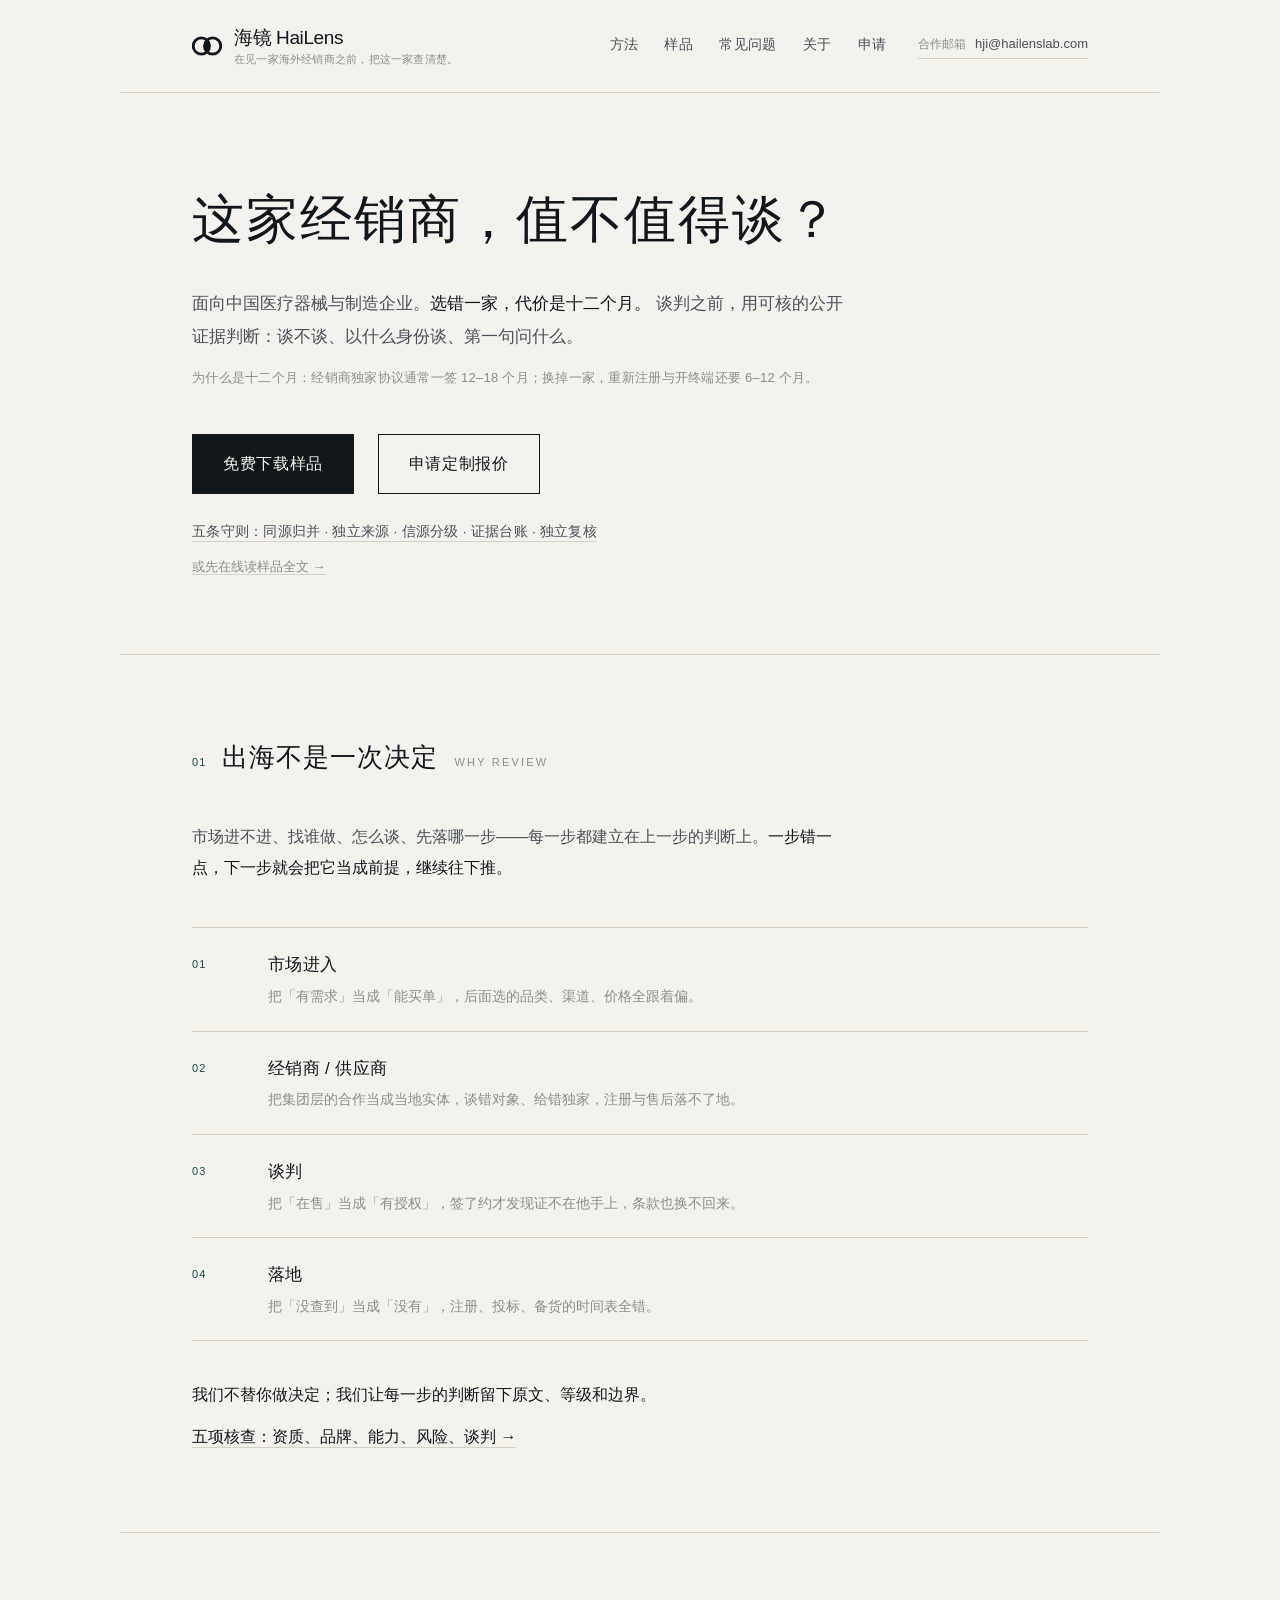
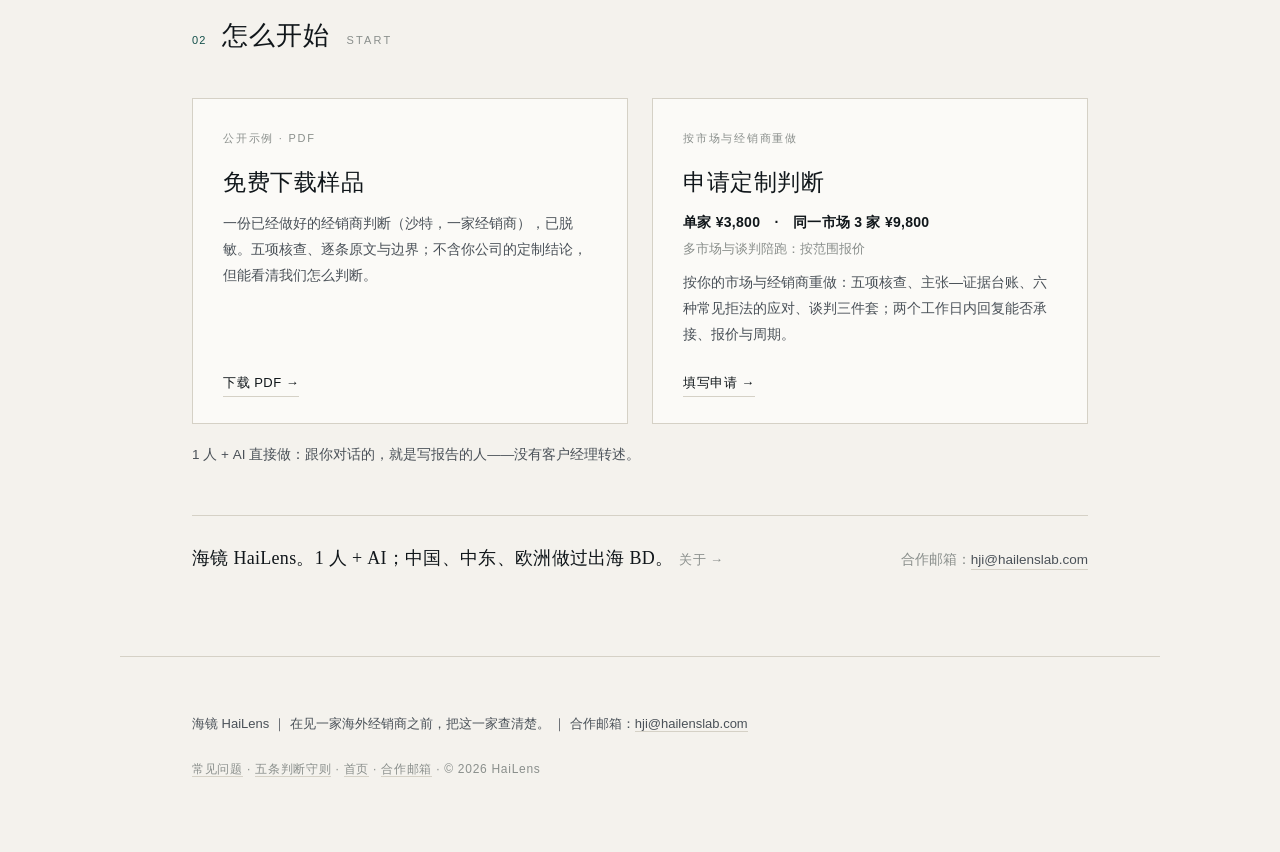
==== index.html @ f4265fd4 "品牌锁定（海镜 HaiLens+定位陈述）、导航加样品/谁在做改关于、邮箱统一合作邮箱、创始人名只留关于页、apply占位缩短、移动端英文小标隐藏、sample桌面回顶" ====
<!doctype html>
<html lang="zh-CN">
<head>
<meta charset="utf-8">
<meta name="viewport" content="width=device-width, initial-scale=1">
<title>海镜 HaiLens - 这家经销商，值不值得谈？</title>
<meta name="description" content="面向中国医疗器械与制造企业的出海判断：谈不谈、以什么身份谈、第一句问什么。谈判之前，用可核的公开证据核查经销商。样品免费下载，定制判断申请后报价。">
<meta property="og:type" content="website">
<meta property="og:url" content="https://hailenslab.com/">
<meta property="og:title" content="海镜 HaiLens - 这家经销商，值不值得谈？">
<meta property="og:description" content="选错一家，代价是十二个月。谈判之前，用可核的公开证据判断：谈不谈、以什么身份谈、第一句问什么。样品免费下载，定制判断申请后报价。">
<meta property="og:image" content="https://hailenslab.com/assets/og.png">
<meta name="twitter:card" content="summary_large_image">
<link rel="icon" href="assets/favicon.svg" type="image/svg+xml">
<link rel="apple-touch-icon" href="assets/apple-touch-icon.png">
<link rel="stylesheet" href="assets/style.css">
</head>
<body>

<header class="wrap top">
  <a class="brand" href="index.html">
    <img src="assets/logo/hailens_mark_small.svg" width="30" height="30" alt="" aria-hidden="true">
    <span class="lockup"><span class="name">海镜 HaiLens</span><span class="tagline">在见一家海外经销商之前，把这一家查清楚。</span></span>
  </a>
  <nav class="nav" aria-label="主导航">
    <a href="principles.html">方法</a>
    <a href="sample.html">样品</a>
    <a href="faq.html">常见问题</a>
    <a href="about.html">关于</a>
    <a href="apply.html">申请</a>
  </nav>
  <a class="mail" href="mailto:hji@hailenslab.com"><span class="mail-lbl">合作邮箱</span> hji@hailenslab.com</a>
</header>

<main>

  <section class="wrap hero">
    <h1>这家经销商，值不值得谈？</h1>
    <p class="lede">
      面向中国医疗器械与制造企业。<b>选错一家，代价是十二个月。</b>
      谈判之前，用可核的公开证据判断：谈不谈、以什么身份谈、第一句问什么。
    </p>
    <p class="hero-note">为什么是十二个月：经销商独家协议通常一签 12–18 个月；换掉一家，重新注册与开终端还要 6–12 个月。</p>
    <div class="act">
      <a class="btn" href="assets/sample.pdf" download>免费下载样品</a>
      <a class="btn ghost" href="apply.html">申请定制报价</a>
    </div>
    <p class="rules-line"><a href="principles.html">五条守则：同源归并 · 独立来源 · 信源分级 · 证据台账 · 独立复核</a></p>
    <p style="margin-top:12px;font-size:13px"><a href="sample.html" style="color:var(--ink-3);border-bottom:1px solid var(--rule);text-decoration:none">或先在线读样品全文 →</a></p>
  </section>

  <section class="wrap sec" id="chain">
    <div class="sec-head">
      <span class="num">01</span>
      <h2>出海不是一次决定</h2>
      <span class="en">Why review</span>
    </div>
    <p class="body">
      市场进不进、找谁做、怎么谈、先落哪一步——每一步都建立在上一步的判断上。<b>一步错一点，下一步就会把它当成前提，继续往下推。</b>
    </p>
    <ol class="five" style="margin-top:44px">
      <li><span class="n">01</span><div><div class="t">市场进入</div><div class="d">把「有需求」当成「能买单」，后面选的品类、渠道、价格全跟着偏。</div></div></li>
      <li><span class="n">02</span><div><div class="t">经销商 / 供应商</div><div class="d">把集团层的合作当成当地实体，谈错对象、给错独家，注册与售后落不了地。</div></div></li>
      <li><span class="n">03</span><div><div class="t">谈判</div><div class="d">把「在售」当成「有授权」，签了约才发现证不在他手上，条款也换不回来。</div></div></li>
      <li><span class="n">04</span><div><div class="t">落地</div><div class="d">把「没查到」当成「没有」，注册、投标、备货的时间表全错。</div></div></li>
    </ol>
    <div class="sec-foot">
      <p><b>我们不替你做决定；我们让每一步的判断留下原文、等级和边界。</b></p>
      <p class="sec-link"><a href="principles.html">五项核查：资质、品牌、能力、风险、谈判 →</a></p>
    </div>
  </section>

  <section class="wrap sec" id="start">
    <div class="sec-head">
      <span class="num">02</span>
      <h2>怎么开始</h2>
      <span class="en">Start</span>
    </div>

    <div class="cards">
      <a class="card" href="assets/sample.pdf" download>
        <span class="lbl">公开示例 · PDF</span>
        <h3>免费下载样品</h3>
        <p>一份已经做好的经销商判断（沙特，一家经销商），已脱敏。五项核查、逐条原文与边界；不含你公司的定制结论，但能看清我们怎么判断。</p>
        <span class="go">下载 PDF →</span>
      </a>
      <a class="card" href="apply.html">
        <span class="lbl">按市场与经销商重做</span>
        <h3>申请定制判断</h3>
        <p class="price">单家 ¥3,800　·　同一市场 3 家 ¥9,800</p>
        <p class="price-sub">多市场与谈判陪跑：按范围报价</p>
        <p>按你的市场与经销商重做：五项核查、主张—证据台账、六种常见拒法的应对、谈判三件套；两个工作日内回复能否承接、报价与周期。</p>
        <span class="go">填写申请 →</span>
      </a>
    </div>

    <p class="direct-line">1 人 + AI 直接做：跟你对话的，就是写报告的人——没有客户经理转述。</p>

    <div class="start-foot">
      <p class="founder"><a href="about.html">海镜 HaiLens。1 人 + AI；中国、中东、欧洲做过出海 BD。<span class="go">关于 →</span></a></p>
      <p class="contact-line">合作邮箱：<a href="mailto:hji@hailenslab.com">hji@hailenslab.com</a></p>
    </div>
  </section>

</main>

<footer class="wrap foot">
  <div class="l">海镜 HaiLens ｜ 在见一家海外经销商之前，把这一家查清楚。 ｜ 合作邮箱：<a href="mailto:hji@hailenslab.com">hji@hailenslab.com</a></div>
  <div class="r"><a href="faq.html">常见问题</a> · <a href="principles.html">五条判断守则</a> · <a href="index.html">首页</a> · <a href="mailto:hji@hailenslab.com">合作邮箱</a> · © 2026 HaiLens</div>
</footer>

</body>
</html>
---- assets/style.css ----
:root{
  --ink:#10161A; --ink-2:#4A5158; --ink-3:#8A8F8C;
  --paper:#F4F2ED; --paper-hi:#FBFAF7; --rule:#D5D1C6;
  --accent:#14504B; --alert:#B4501E;
  --wrap:1040px;
  --serif:'Songti SC','Source Han Serif SC','Noto Serif SC',Georgia,serif;
  --sans:'Inter','PingFang SC','Helvetica Neue',Arial,sans-serif;
}
*{box-sizing:border-box;margin:0;padding:0}
html{-webkit-text-size-adjust:100%}
body{
  background:var(--paper);color:var(--ink);
  font-family:var(--sans);font-size:16px;line-height:1.75;
  -webkit-font-smoothing:antialiased;
}
.wrap{max-width:var(--wrap);margin:0 auto;padding:0 72px}
a{color:inherit}
hr{border:0;border-top:1px solid var(--rule)}
.lbl{font-size:11px;letter-spacing:.16em;text-transform:uppercase;color:var(--ink-3)}

/* ---------- 顶栏 ---------- */
.top{padding-top:26px;padding-bottom:26px;display:flex;justify-content:space-between;align-items:center;gap:32px;flex-wrap:wrap;border-bottom:1px solid var(--rule)}
.brand{display:flex;align-items:center;gap:12px;text-decoration:none}
.brand svg,.brand img{display:block;width:auto}
.brand .name{font-size:19px;font-weight:500;letter-spacing:-.4px}
.top .mail{font-size:13px;color:var(--ink-2);text-decoration:none;border-bottom:1px solid var(--rule);padding-bottom:2px;white-space:nowrap}
.top .mail:hover{color:var(--ink);border-bottom-color:var(--ink)}

/* ---------- 导航 ---------- */
.nav{display:flex;align-items:center;flex-wrap:wrap;gap:8px 26px;margin-left:auto}
.nav a{
  font-size:13.5px;color:var(--ink-2);text-decoration:none;letter-spacing:.03em;
  white-space:nowrap;padding-bottom:2px;border-bottom:1px solid transparent;
  transition:color .15s,border-color .15s;
}
.nav a:hover,.nav a[aria-current="page"]{color:var(--ink);border-bottom-color:var(--ink)}

/* ---------- 首屏 ---------- */
.hero{padding-top:96px;padding-bottom:80px}
.hero h1{
  font-family:var(--serif);font-weight:400;
  font-size:clamp(30px,4.4vw,52px);line-height:1.35;letter-spacing:2px;
  max-width:820px;
}
.hero .lede{
  margin-top:32px;max-width:660px;
  font-size:17px;line-height:1.95;color:var(--ink-2);
}
.hero .lede b{color:var(--ink);font-weight:500}
.hero .act{margin-top:44px;display:flex;align-items:center;gap:24px;flex-wrap:wrap}

.btn{
  display:inline-block;background:var(--ink);color:var(--paper);
  padding:15px 30px;font-size:16px;letter-spacing:.04em;text-decoration:none;
  border:1px solid var(--ink);transition:background .15s,border-color .15s;
}
.btn:hover{background:var(--accent);border-color:var(--accent)}
.btn.ghost{background:transparent;color:var(--ink)}
.btn.ghost:hover{background:var(--ink);border-color:var(--ink);color:var(--paper)}
.btn-note{font-size:13px;color:var(--ink-3)}

/* ---------- 通用节 ---------- */
.sec{padding-top:80px;padding-bottom:80px;border-top:1px solid var(--rule)}
.sec-head{display:flex;align-items:baseline;gap:16px;margin-bottom:40px}
.sec-head .num{font-size:11px;letter-spacing:.1em;color:var(--accent)}
.sec-head h2{font-family:var(--serif);font-size:26px;font-weight:400;letter-spacing:1px}
.sec-head .en{font-size:11px;letter-spacing:.2em;text-transform:uppercase;color:var(--ink-3)}
.body{font-size:16px;color:var(--ink-2);line-height:1.95;max-width:660px}
.body b{color:var(--ink);font-weight:500}
.body + .body{margin-top:16px}

/* ---------- 五项 ---------- */
.five{list-style:none;margin-top:8px;border-top:1px solid var(--rule)}
.five li{
  display:grid;grid-template-columns:56px 1fr;gap:20px;
  padding:22px 0;border-bottom:1px solid var(--rule);
}
.five .n{font-size:11px;letter-spacing:.1em;color:var(--accent);padding-top:5px}
.five .t{font-size:17px;letter-spacing:.02em}
.five .d{font-size:14px;color:var(--ink-3);margin-top:4px;line-height:1.75}

/* ---------- 不适合 ---------- */
.no{list-style:none;margin-top:4px}
.no li{
  padding:14px 0 14px 26px;position:relative;
  font-size:15px;color:var(--ink-2);border-bottom:1px solid var(--rule);
}
.no li::before{content:"";position:absolute;left:0;top:26px;width:12px;height:1px;background:var(--alert)}
.no li b{color:var(--ink);font-weight:500}

/* ---------- 表单 ---------- */
.form-wrap{display:grid;grid-template-columns:1fr 1.1fr;gap:72px;align-items:start}
.form{display:grid;gap:26px}
.field{display:grid;gap:7px}
.field label{font-size:11px;letter-spacing:.14em;color:var(--ink-3)}
.field label .opt{color:#B4B0A6;letter-spacing:.04em}
.field input,.field textarea{
  width:100%;border:0;border-bottom:1px solid var(--rule);
  background:transparent;padding:9px 0;
  font-family:inherit;font-size:16px;color:var(--ink);
  border-radius:0;appearance:none;
}
.field select{
  width:100%;border:0;border-bottom:1px solid var(--rule);
  background:transparent;padding:9px 0;
  font-family:inherit;font-size:16px;color:var(--ink);
  border-radius:0;
}
.field input:focus,.field textarea:focus,.field select:focus{outline:none;border-bottom-color:var(--ink)}
.field textarea{resize:vertical;min-height:64px}
.field input::placeholder,.field textarea::placeholder{color:#B4B0A6}
.form .btn{width:100%;text-align:center;margin-top:6px;cursor:pointer;font-family:inherit}
.form .fine{font-size:12px;color:var(--ink-3);line-height:1.8}
.hp{position:absolute;left:-9999px;width:1px;height:1px;overflow:hidden}

/* ---------- 为什么 ---------- */
.story{max-width:660px}
.story p{font-size:16px;line-height:2;color:var(--ink-2)}
.story p + p{margin-top:18px}
.story .last{font-family:var(--serif);font-size:22px;line-height:1.7;color:var(--ink);letter-spacing:.5px;margin-top:30px}

/* ---------- 页脚 ---------- */
.foot{padding-top:56px;padding-bottom:72px;border-top:1px solid var(--rule);display:flex;justify-content:space-between;gap:24px;flex-wrap:wrap}
.foot .l{font-size:13px;color:var(--ink-2)}
.foot .r{font-size:12px;color:var(--ink-3);letter-spacing:.06em}
.foot a{text-decoration:none;border-bottom:1px solid var(--rule)}

/* ---------- 提交成功页 ---------- */
.done{min-height:70vh;display:flex;flex-direction:column;justify-content:center;padding-top:96px;padding-bottom:96px}
.done h1{font-family:var(--serif);font-size:clamp(28px,4vw,44px);font-weight:400;letter-spacing:1.5px;line-height:1.4}
.done p{margin-top:26px;font-size:16px;color:var(--ink-2);max-width:560px;line-height:1.95}

@media (max-width:880px){
  .wrap{padding-left:24px;padding-right:24px}
  .hero{padding-top:56px;padding-bottom:48px}
  .sec{padding-top:56px;padding-bottom:56px}
  .form-wrap{grid-template-columns:1fr;gap:40px}
  .five li{grid-template-columns:36px 1fr;gap:12px}
  .top{gap:10px 16px;padding-top:20px;padding-bottom:16px}
  .nav{order:3;flex-basis:100%;margin-left:0;gap:6px 22px;padding-top:2px}
  .nav a{font-size:13px}
  .top .mail{margin-left:auto;font-size:12px}
  .foot{flex-direction:column;gap:10px}
  .foot .r{line-height:2}
}

/* ---------- 回信内容 ---------- */
.reply{margin-top:44px;padding-top:26px;border-top:1px solid var(--rule)}
.reply .lbl{margin-bottom:18px}
.reply ol{list-style:none;counter-reset:r}
.reply li{
  counter-increment:r;position:relative;padding:12px 0 12px 30px;
  font-size:14px;color:var(--ink-2);line-height:1.7;
  border-bottom:1px solid var(--rule);
}
.reply li::before{
  content:counter(r,decimal-leading-zero);position:absolute;left:0;top:13px;
  font-size:10px;letter-spacing:.08em;color:var(--accent);
}

.sample-form{margin-top:30px;max-width:820px;display:grid;grid-template-columns:repeat(3,1fr);gap:18px}
.sample-form .btn{grid-column:1/-1;justify-self:start;margin-top:6px;cursor:pointer;font-family:inherit}
.sample-form .fine{grid-column:1/-1;font-size:12px;color:var(--ink-3);line-height:1.8}
@media (max-width:820px){.sample-form{grid-template-columns:1fr}}

.scope-note{margin-top:14px;font-size:14px;color:var(--ink-3);letter-spacing:.02em}

/* ==========================================================
   门面页 v3：首页三屏 / 内容页 / 守则页
   ========================================================== */

/* ---------- 首页 ---------- */
.hero{padding-top:92px;padding-bottom:76px}
.hero .rules-line{margin-top:26px;font-size:13.5px;color:var(--ink-3);letter-spacing:.02em}
.hero .rules-line a{
  color:var(--ink-2);text-decoration:none;
  border-bottom:1px solid var(--rule);padding-bottom:2px;
  transition:color .15s,border-color .15s;
}
.hero .rules-line a:hover{color:var(--ink);border-bottom-color:var(--ink)}

.sec-foot{margin-top:38px;max-width:680px}
.sec-foot p{font-size:16px;color:var(--ink-2);line-height:1.95}
.sec-foot p + p{margin-top:10px}
.sec-foot b{color:var(--ink);font-weight:500}
.sec-link a{
  color:var(--ink);text-decoration:none;
  border-bottom:1px solid var(--rule);padding-bottom:2px;
}
.sec-link a:hover{border-bottom-color:var(--ink)}

/* ---------- 两张卡 ---------- */
.cards{display:grid;grid-template-columns:1fr 1fr;gap:24px;margin-top:8px}
.card{
  display:flex;flex-direction:column;
  padding:30px 30px 26px;min-height:236px;
  background:var(--paper-hi);border:1px solid var(--rule);
  text-decoration:none;
  transition:border-color .15s,background .15s,transform .15s;
}
.card:hover{border-color:var(--ink)}
.card .lbl{display:block;margin-bottom:18px}
.card h3{
  font-family:var(--serif);font-size:23px;font-weight:500;
  letter-spacing:.5px;line-height:1.5;color:var(--ink);
}
.card p{
  margin-top:10px;font-size:14px;line-height:1.85;color:var(--ink-2);
  max-width:none;
}
.card .go{
  margin-top:auto;padding-top:24px;
  font-size:13px;letter-spacing:.04em;color:var(--ink);
  border-bottom:1px solid var(--rule);align-self:flex-start;
  padding-bottom:2px;
}
.card:hover .go{color:var(--accent);border-bottom-color:var(--accent)}

.start-foot{
  margin-top:48px;padding-top:26px;border-top:1px solid var(--rule);
  display:flex;justify-content:space-between;align-items:baseline;
  gap:16px 32px;flex-wrap:wrap;
}
.founder{
  font-family:var(--serif);font-size:18px;line-height:1.85;
  letter-spacing:.3px;max-width:680px;
}
.founder a{color:var(--ink);text-decoration:none}
.founder a:hover{color:var(--accent)}
.founder .go{
  font-family:var(--sans);font-size:13px;color:var(--ink-3);
  white-space:nowrap;margin-left:6px;
}
.founder a:hover .go{color:var(--accent)}
.contact-line{font-size:13.5px;color:var(--ink-3);white-space:nowrap}
.contact-line a{
  color:var(--ink-2);text-decoration:none;
  border-bottom:1px solid var(--rule);padding-bottom:2px;
}
.contact-line a:hover{color:var(--ink);border-bottom-color:var(--ink)}

/* ---------- 内容页（about / apply） ---------- */
.page-hero{padding-top:76px;padding-bottom:40px}
.page-hero .kicker{
  font-size:11px;letter-spacing:.18em;text-transform:uppercase;
  color:var(--accent);
}
.page-hero h1{
  font-family:var(--serif);font-weight:400;
  font-size:clamp(30px,4.2vw,46px);line-height:1.35;letter-spacing:1.5px;
  margin-top:14px;
}
.page-body{padding-bottom:88px}
.apply-lead{margin-bottom:8px}
.apply-lead .body + .body{margin-top:16px}

/* ---------- 守则页 ---------- */
.principles{padding-bottom:0}
.principles .pr-hero{padding-top:72px;padding-bottom:8px}
.principles .kicker{
  font-size:11px;letter-spacing:.18em;text-transform:uppercase;
  color:var(--accent);
}
.principles .pr-hero h1{
  font-family:var(--serif);font-weight:400;
  font-size:clamp(34px,4.6vw,52px);line-height:1.25;letter-spacing:2px;
  margin-top:14px;
}
.principles .sub{
  font-family:var(--serif);font-size:21px;line-height:1.7;
  color:var(--ink-2);margin-top:14px;letter-spacing:.4px;max-width:760px;
}
.principles .lede{
  max-width:760px;margin-top:22px;font-size:16px;line-height:1.95;
  color:var(--ink-2);
}
.principles .lede b{color:var(--ink);font-weight:600}
.principles .chain-note{
  margin-top:16px;padding-left:14px;border-left:2px solid var(--accent);
  font-family:var(--serif);font-size:17px;line-height:1.9;
  color:var(--ink-2);max-width:780px;
}
.principles .pr-rule{border:0;border-top:1px solid var(--rule);margin:40px 0 0}
.principles .pr-item{
  display:grid;grid-template-columns:92px 1fr;gap:26px;
  padding:30px 0;border-top:1px solid var(--rule);
}
.principles .pr-item:first-of-type{border-top:0}
.principles .pno{
  font-family:var(--serif);font-size:44px;line-height:1;
  color:var(--accent);letter-spacing:-1px;
}
.principles .pno small{
  display:block;font-family:var(--sans);font-size:10px;
  letter-spacing:.16em;color:var(--ink-3);margin-top:8px;
}
.principles .pr-item h2{
  font-family:var(--serif);font-size:25px;font-weight:500;letter-spacing:.5px;
}
.principles .principle{
  font-size:16px;line-height:1.9;color:var(--ink);
  margin-top:8px;max-width:760px;
}
.principles .principle b{font-weight:600}
.principles .why{
  font-size:13.5px;line-height:1.8;color:var(--ink-2);
  margin-top:8px;max-width:760px;
}
.principles .ex{
  margin-top:14px;background:var(--paper-hi);border-left:2px solid var(--rule);
  padding:12px 16px;font-size:13px;line-height:1.8;color:var(--ink-2);
  max-width:820px;
}
.principles .ex .lbl{
  font-size:10.5px;letter-spacing:.14em;color:var(--ink-3);
  text-transform:uppercase;display:block;margin-bottom:3px;
}
.principles .ex b{color:var(--ink);font-weight:600}

.principles .check{margin-top:38px;background:var(--ink);color:var(--paper);padding:28px 32px}
.principles .check h3{
  font-family:var(--serif);font-size:20px;font-weight:400;letter-spacing:.5px;
}
.principles .check ol{margin:14px 0 0 18px;font-size:14px;line-height:1.9;color:#D8DFDB}
.principles .check li{padding:4px 0}
.principles .check b{color:#fff;font-weight:600}

.principles .quote{
  margin-top:34px;padding:24px 28px;border-left:2px solid var(--accent);
  background:var(--paper-hi);
}
.principles .quote p{
  font-family:var(--serif);font-size:20px;line-height:1.85;letter-spacing:.4px;
}
.principles .honest{
  margin-top:26px;border:1px solid var(--rule);padding:16px 18px;
  font-size:13px;color:var(--ink-2);line-height:1.8;
}
.principles .honest b{color:var(--ink)}
.principles .fine{
  margin-top:24px;font-size:12px;color:var(--ink-3);
  line-height:1.8;max-width:840px;
}
.principles .pr-block{padding-top:76px;padding-bottom:84px}
.principles .pr-block .body{margin-bottom:8px}
.principles .pr-block .five{margin-top:8px}
.principles .pr-block .body + .no{margin-top:24px}
.principles .pr-block .no li{max-width:780px}

/* ---------- 窄屏补充 ---------- */
@media (max-width:880px){
  .hero{padding-top:48px;padding-bottom:44px}
  .hero .act{gap:14px}
  .cards{grid-template-columns:1fr;gap:16px}
  .card{min-height:0;padding:24px 22px}
  .card h3{font-size:21px}
  .card .go{padding-top:20px}
  .start-foot{flex-direction:column;align-items:flex-start;gap:10px;margin-top:36px;padding-top:22px}
  .founder{font-size:16px}
  .contact-line{white-space:normal}
  .page-hero{padding-top:48px;padding-bottom:32px}
  .page-body{padding-bottom:60px}
  .principles .pr-hero{padding-top:48px}
  .principles .pr-hero h1{font-size:34px}
  .principles .sub{font-size:19px}
  .principles .pr-item{grid-template-columns:56px 1fr;gap:14px;padding:26px 0}
  .principles .pno{font-size:30px}
  .principles .check{padding:22px 20px}
  .principles .quote{padding:20px}
  .principles .quote p{font-size:18px}
  .principles .pr-block{padding-top:52px;padding-bottom:56px}
}

/* ---------- 首屏补充说明 / 直连说明 ---------- */
.hero-note{margin-top:14px;font-size:13px;color:var(--ink-3);line-height:1.75;letter-spacing:.02em;max-width:720px}
.direct-line{margin-top:20px;font-size:13.5px;color:var(--ink-2);line-height:1.7}

/* ---------- 卡片价格 ---------- */
.card .price{font-size:14px;color:var(--ink);font-weight:600;letter-spacing:.02em;margin-top:10px;line-height:1.7}
.card .price-sub{font-size:12.5px;color:var(--ink-3);margin-top:4px;line-height:1.7}

/* ---------- 品牌锁定：海镜 HaiLens + 定位陈述 ---------- */
.brand .lockup{display:flex;flex-direction:column;gap:3px;line-height:1.25}
.brand .tagline{font-size:10.5px;color:var(--ink-3);letter-spacing:.02em;white-space:nowrap}
.top .mail .mail-lbl{color:var(--ink-3);margin-right:5px;font-size:12px}
@media (max-width:820px){
  .brand .tagline{min-width:0;white-space:normal;max-width:210px;line-height:1.35}
  .sec-head .en{display:none}
}
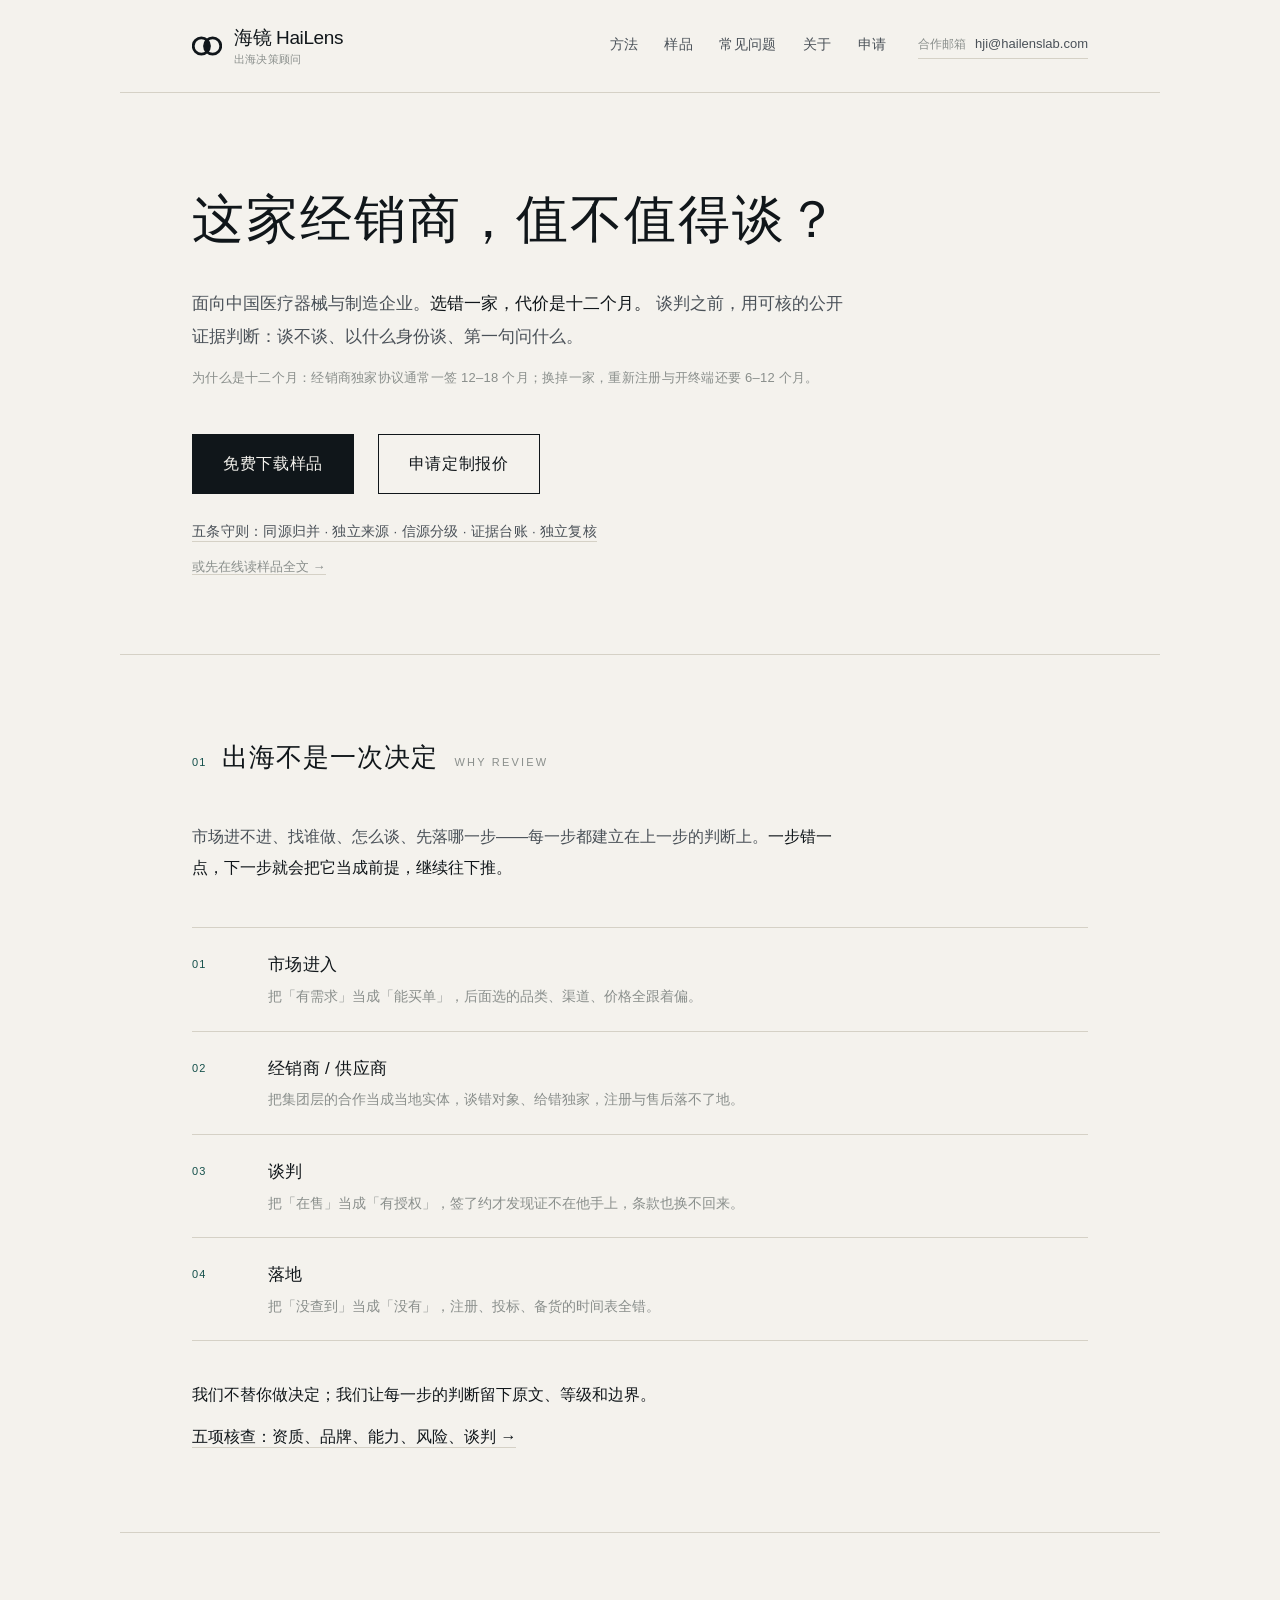
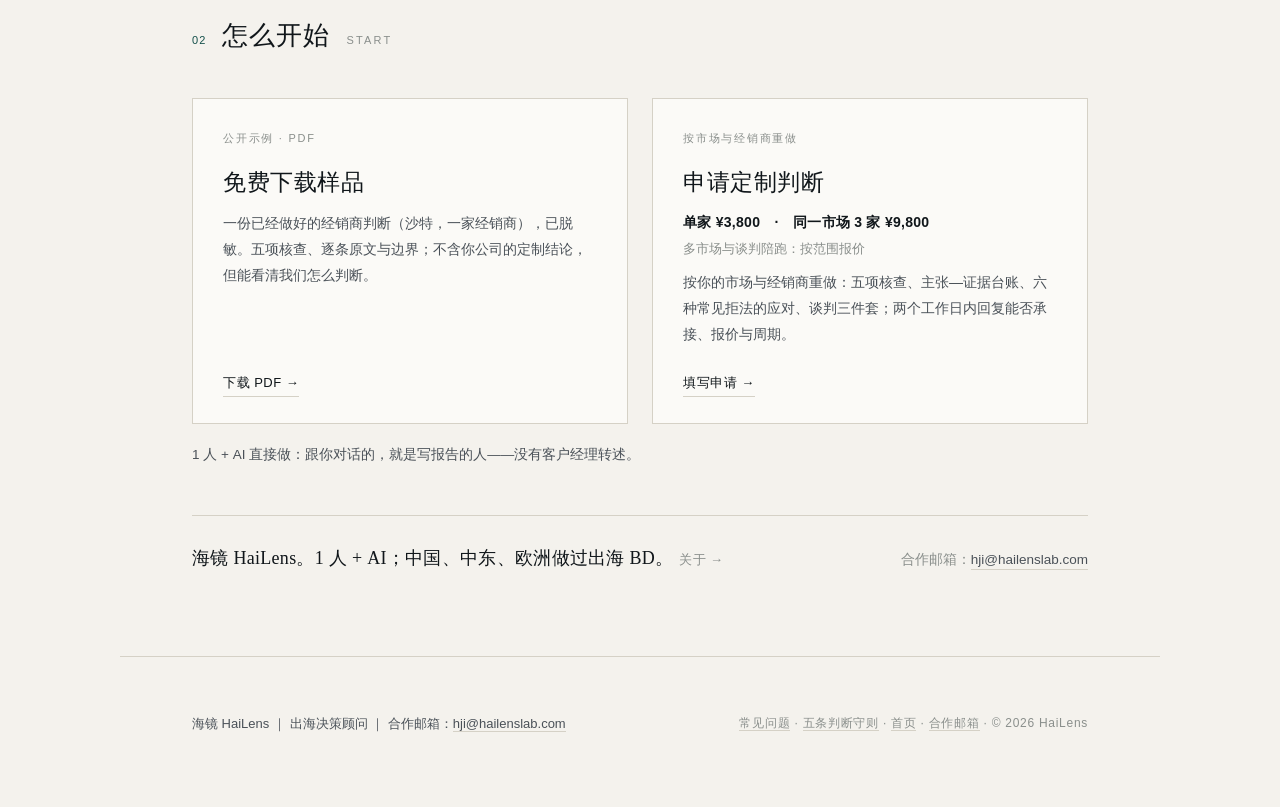
==== commit 8bddb634: "slogan 改为「出海决策顾问」，站点与口径统一" ====
--- a/index.html
+++ b/index.html
@@ -20,7 +20,7 @@
 <header class="wrap top">
   <a class="brand" href="index.html">
     <img src="assets/logo/hailens_mark_small.svg" width="30" height="30" alt="" aria-hidden="true">
-    <span class="lockup"><span class="name">海镜 HaiLens</span><span class="tagline">在见一家海外经销商之前，把这一家查清楚。</span></span>
+    <span class="lockup"><span class="name">海镜 HaiLens</span><span class="tagline">出海决策顾问</span></span>
   </a>
   <nav class="nav" aria-label="主导航">
     <a href="principles.html">方法</a>
@@ -105,7 +105,7 @@
 </main>
 
 <footer class="wrap foot">
-  <div class="l">海镜 HaiLens ｜ 在见一家海外经销商之前，把这一家查清楚。 ｜ 合作邮箱：<a href="mailto:hji@hailenslab.com">hji@hailenslab.com</a></div>
+  <div class="l">海镜 HaiLens ｜ 出海决策顾问 ｜ 合作邮箱：<a href="mailto:hji@hailenslab.com">hji@hailenslab.com</a></div>
   <div class="r"><a href="faq.html">常见问题</a> · <a href="principles.html">五条判断守则</a> · <a href="index.html">首页</a> · <a href="mailto:hji@hailenslab.com">合作邮箱</a> · © 2026 HaiLens</div>
 </footer>
 
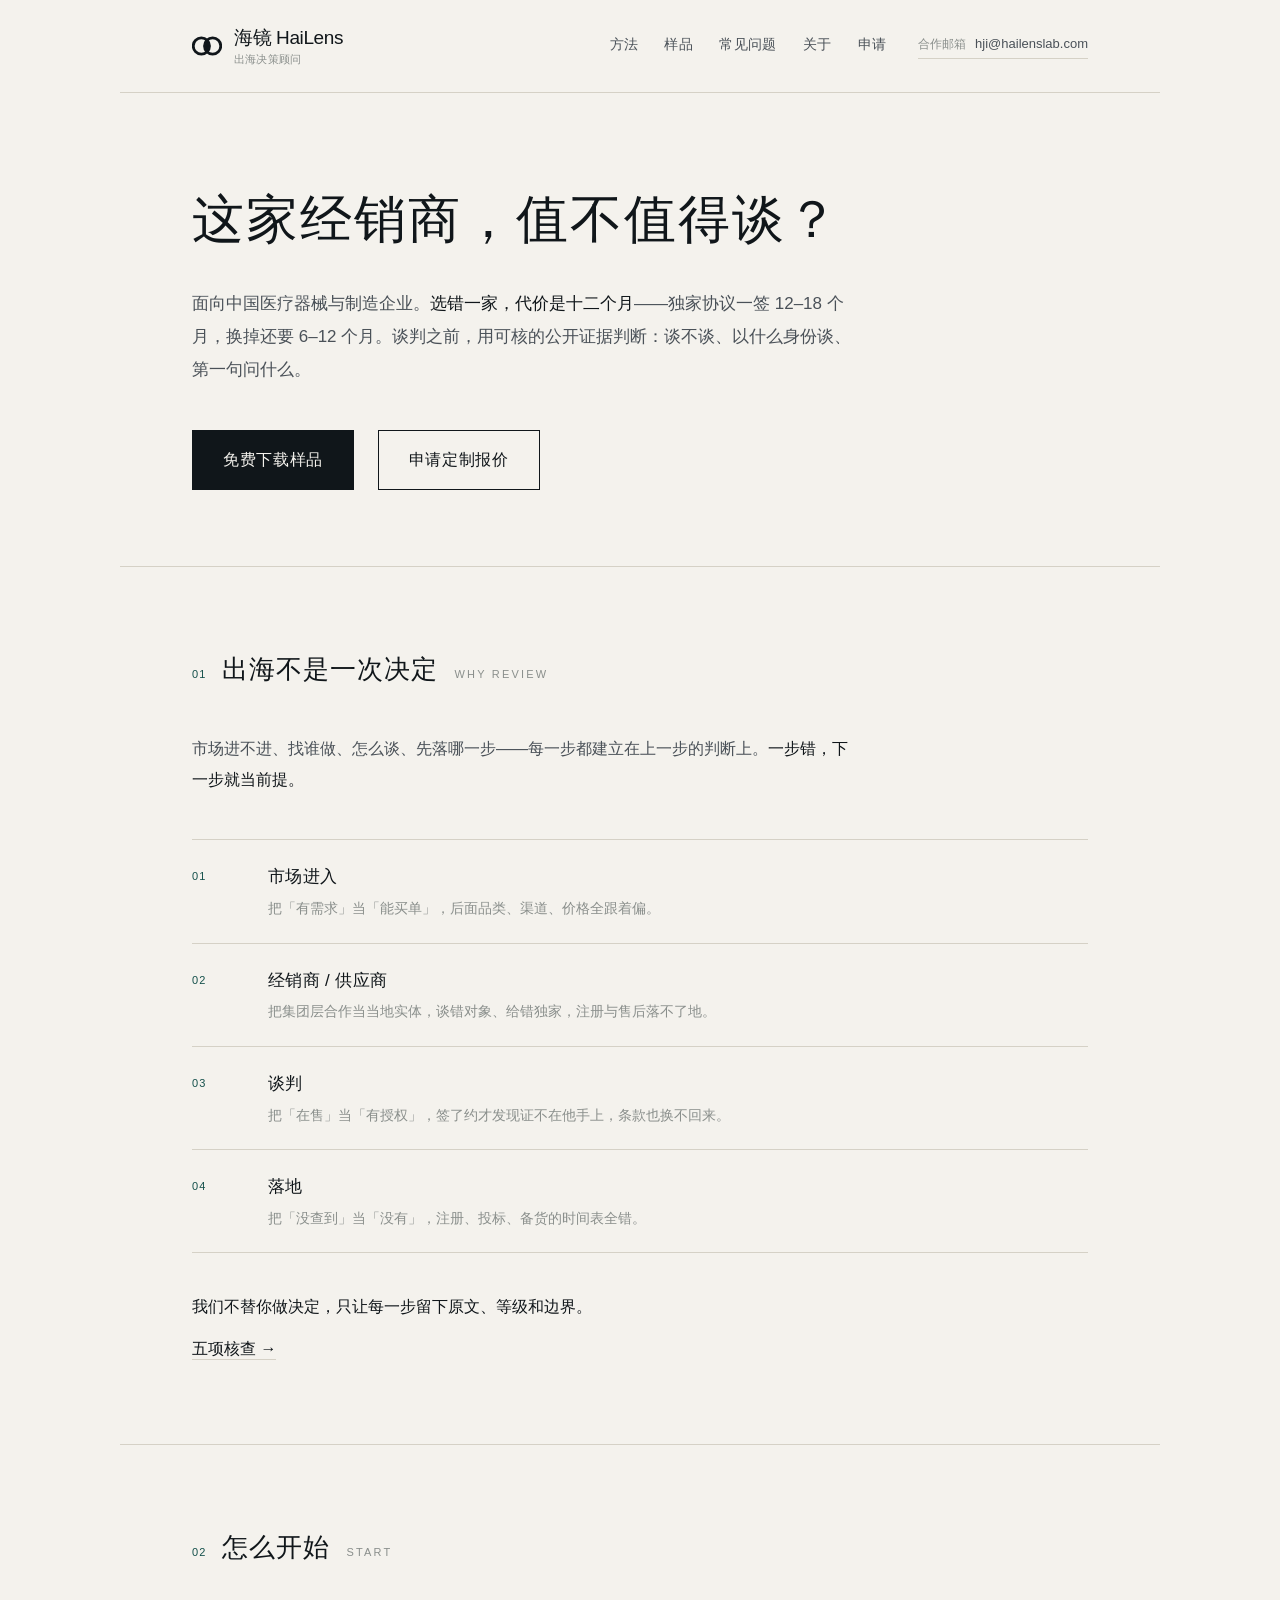
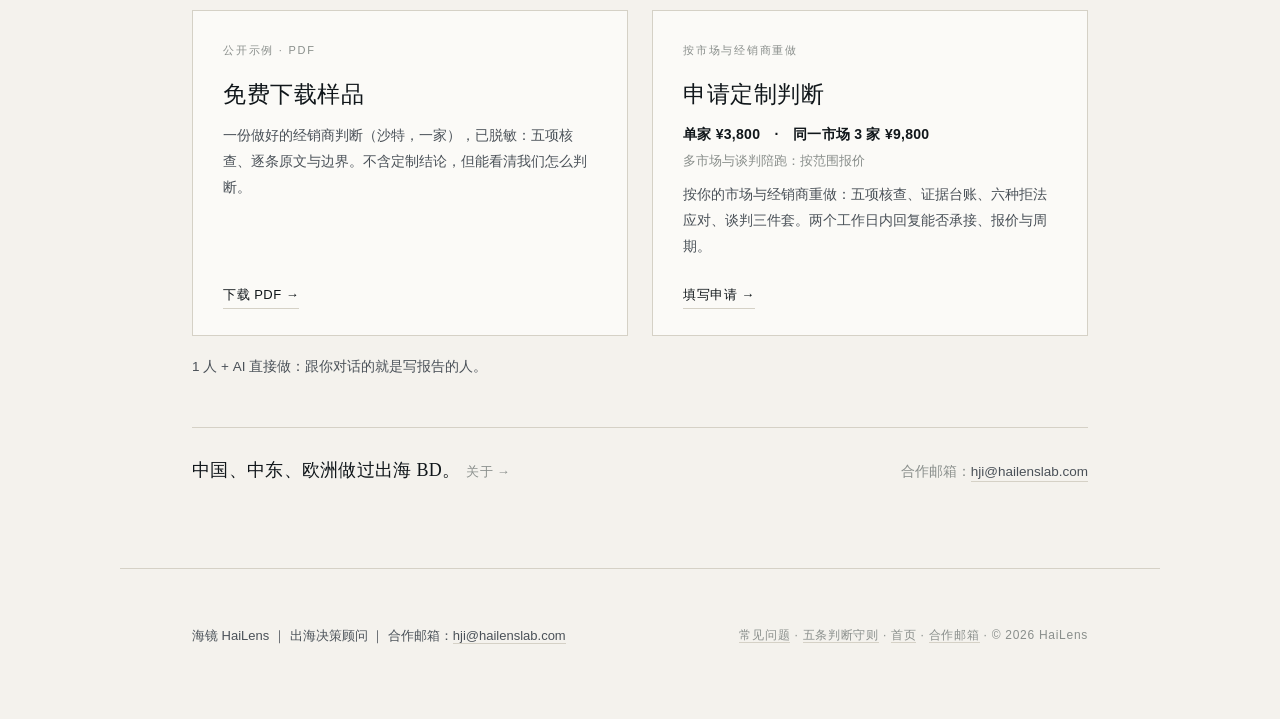
==== commit fb1c985a: "门面页压缩 19%：合并十二个月解释进导语、去掉与导航重复的守则行与「在线读样品」冗余入口、收紧四处文案" ====
--- a/index.html
+++ b/index.html
@@ -37,16 +37,12 @@
   <section class="wrap hero">
     <h1>这家经销商，值不值得谈？</h1>
     <p class="lede">
-      面向中国医疗器械与制造企业。<b>选错一家，代价是十二个月。</b>
-      谈判之前，用可核的公开证据判断：谈不谈、以什么身份谈、第一句问什么。
+      面向中国医疗器械与制造企业。<b>选错一家，代价是十二个月</b>——独家协议一签 12–18 个月，换掉还要 6–12 个月。谈判之前，用可核的公开证据判断：谈不谈、以什么身份谈、第一句问什么。
     </p>
-    <p class="hero-note">为什么是十二个月：经销商独家协议通常一签 12–18 个月；换掉一家，重新注册与开终端还要 6–12 个月。</p>
     <div class="act">
       <a class="btn" href="assets/sample.pdf" download>免费下载样品</a>
       <a class="btn ghost" href="apply.html">申请定制报价</a>
     </div>
-    <p class="rules-line"><a href="principles.html">五条守则：同源归并 · 独立来源 · 信源分级 · 证据台账 · 独立复核</a></p>
-    <p style="margin-top:12px;font-size:13px"><a href="sample.html" style="color:var(--ink-3);border-bottom:1px solid var(--rule);text-decoration:none">或先在线读样品全文 →</a></p>
   </section>
 
   <section class="wrap sec" id="chain">
@@ -56,17 +52,17 @@
       <span class="en">Why review</span>
     </div>
     <p class="body">
-      市场进不进、找谁做、怎么谈、先落哪一步——每一步都建立在上一步的判断上。<b>一步错一点，下一步就会把它当成前提，继续往下推。</b>
+      市场进不进、找谁做、怎么谈、先落哪一步——每一步都建立在上一步的判断上。<b>一步错，下一步就当前提。</b>
     </p>
     <ol class="five" style="margin-top:44px">
-      <li><span class="n">01</span><div><div class="t">市场进入</div><div class="d">把「有需求」当成「能买单」，后面选的品类、渠道、价格全跟着偏。</div></div></li>
-      <li><span class="n">02</span><div><div class="t">经销商 / 供应商</div><div class="d">把集团层的合作当成当地实体，谈错对象、给错独家，注册与售后落不了地。</div></div></li>
-      <li><span class="n">03</span><div><div class="t">谈判</div><div class="d">把「在售」当成「有授权」，签了约才发现证不在他手上，条款也换不回来。</div></div></li>
-      <li><span class="n">04</span><div><div class="t">落地</div><div class="d">把「没查到」当成「没有」，注册、投标、备货的时间表全错。</div></div></li>
+      <li><span class="n">01</span><div><div class="t">市场进入</div><div class="d">把「有需求」当「能买单」，后面品类、渠道、价格全跟着偏。</div></div></li>
+      <li><span class="n">02</span><div><div class="t">经销商 / 供应商</div><div class="d">把集团层合作当当地实体，谈错对象、给错独家，注册与售后落不了地。</div></div></li>
+      <li><span class="n">03</span><div><div class="t">谈判</div><div class="d">把「在售」当「有授权」，签了约才发现证不在他手上，条款也换不回来。</div></div></li>
+      <li><span class="n">04</span><div><div class="t">落地</div><div class="d">把「没查到」当「没有」，注册、投标、备货的时间表全错。</div></div></li>
     </ol>
     <div class="sec-foot">
-      <p><b>我们不替你做决定；我们让每一步的判断留下原文、等级和边界。</b></p>
-      <p class="sec-link"><a href="principles.html">五项核查：资质、品牌、能力、风险、谈判 →</a></p>
+      <p><b>我们不替你做决定，只让每一步留下原文、等级和边界。</b></p>
+      <p class="sec-link"><a href="principles.html">五项核查 →</a></p>
     </div>
   </section>
 
@@ -81,7 +77,7 @@
       <a class="card" href="assets/sample.pdf" download>
         <span class="lbl">公开示例 · PDF</span>
         <h3>免费下载样品</h3>
-        <p>一份已经做好的经销商判断（沙特，一家经销商），已脱敏。五项核查、逐条原文与边界；不含你公司的定制结论，但能看清我们怎么判断。</p>
+        <p>一份做好的经销商判断（沙特，一家），已脱敏：五项核查、逐条原文与边界。不含定制结论，但能看清我们怎么判断。</p>
         <span class="go">下载 PDF →</span>
       </a>
       <a class="card" href="apply.html">
@@ -89,18 +85,19 @@
         <h3>申请定制判断</h3>
         <p class="price">单家 ¥3,800　·　同一市场 3 家 ¥9,800</p>
         <p class="price-sub">多市场与谈判陪跑：按范围报价</p>
-        <p>按你的市场与经销商重做：五项核查、主张—证据台账、六种常见拒法的应对、谈判三件套；两个工作日内回复能否承接、报价与周期。</p>
+        <p>按你的市场与经销商重做：五项核查、证据台账、六种拒法应对、谈判三件套。两个工作日内回复能否承接、报价与周期。</p>
         <span class="go">填写申请 →</span>
       </a>
     </div>
 
-    <p class="direct-line">1 人 + AI 直接做：跟你对话的，就是写报告的人——没有客户经理转述。</p>
+    <p class="direct-line">1 人 + AI 直接做：跟你对话的就是写报告的人。</p>
 
     <div class="start-foot">
-      <p class="founder"><a href="about.html">海镜 HaiLens。1 人 + AI；中国、中东、欧洲做过出海 BD。<span class="go">关于 →</span></a></p>
+      <p class="founder"><a href="about.html">中国、中东、欧洲做过出海 BD。<span class="go">关于 →</span></a></p>
       <p class="contact-line">合作邮箱：<a href="mailto:hji@hailenslab.com">hji@hailenslab.com</a></p>
     </div>
   </section>
+
 
 </main>
 
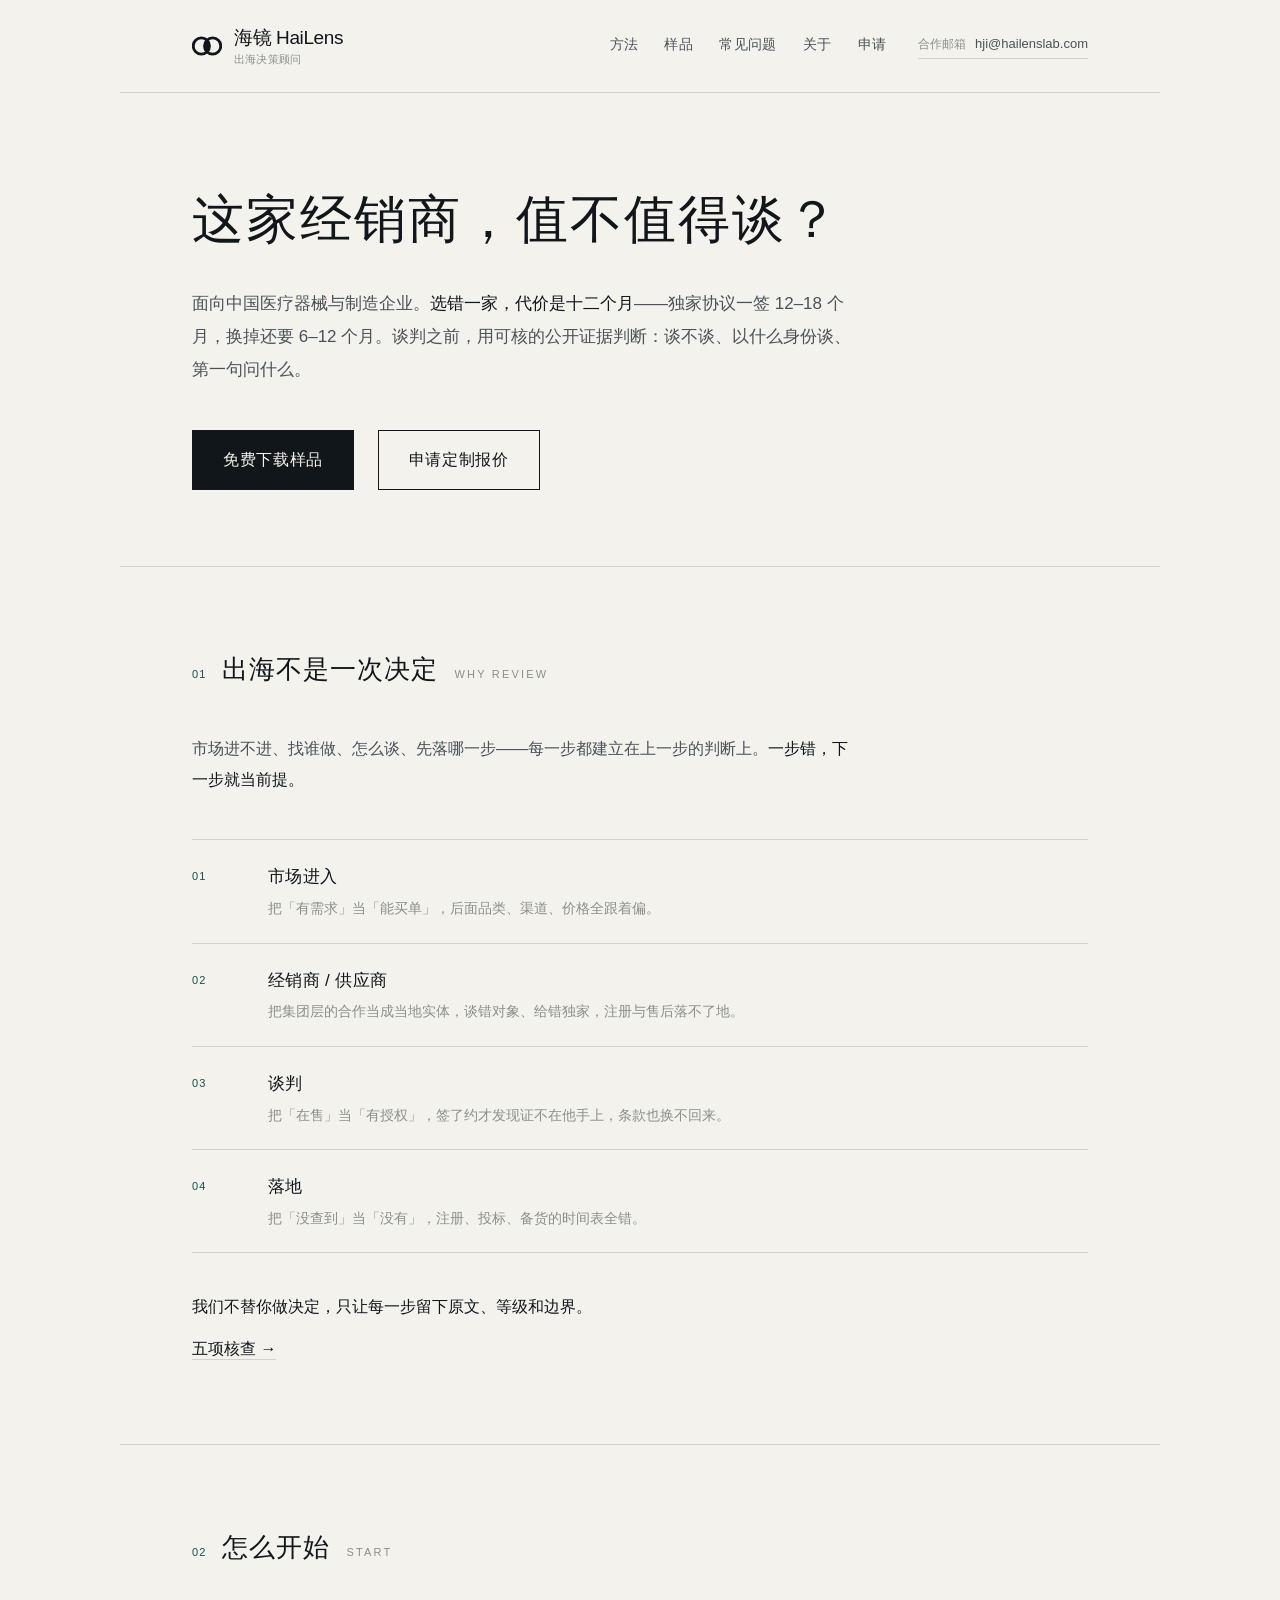
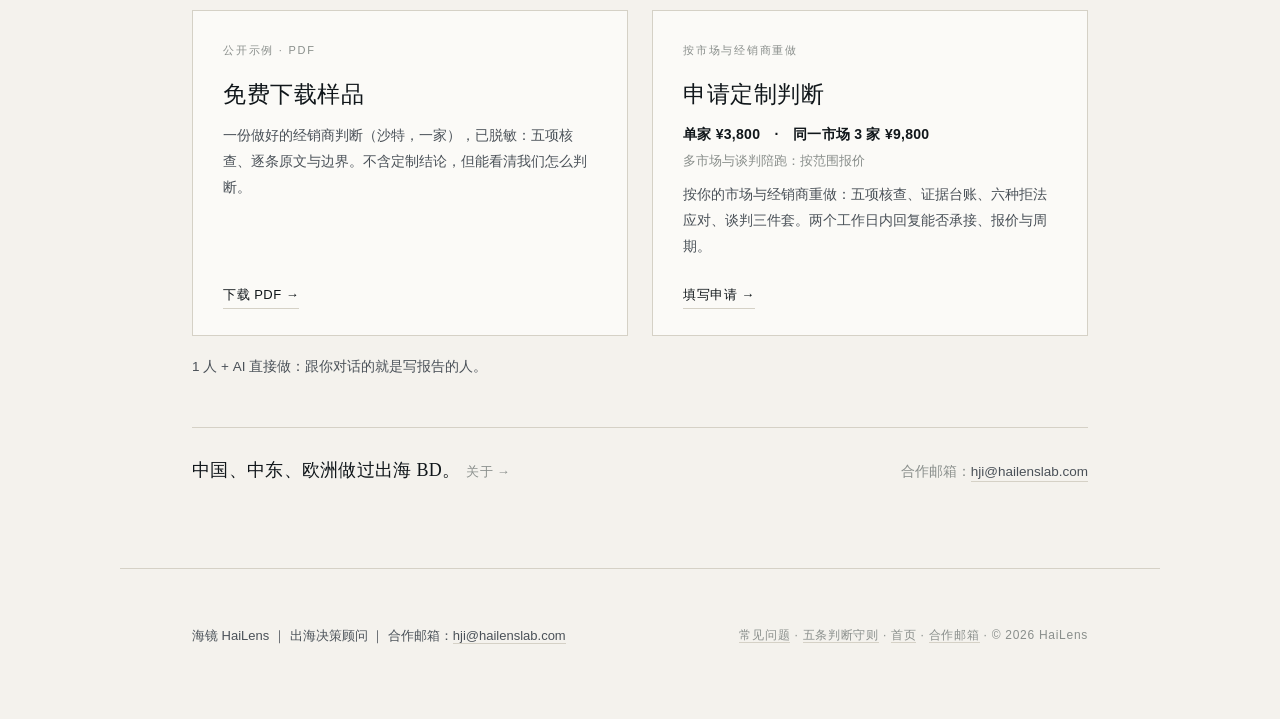
==== commit 74a39b38: "门面页两处压缩病句：当当地→当成当地；就当前提→就当前提" ====
--- a/index.html
+++ b/index.html
@@ -56,7 +56,7 @@
     </p>
     <ol class="five" style="margin-top:44px">
       <li><span class="n">01</span><div><div class="t">市场进入</div><div class="d">把「有需求」当「能买单」，后面品类、渠道、价格全跟着偏。</div></div></li>
-      <li><span class="n">02</span><div><div class="t">经销商 / 供应商</div><div class="d">把集团层合作当当地实体，谈错对象、给错独家，注册与售后落不了地。</div></div></li>
+      <li><span class="n">02</span><div><div class="t">经销商 / 供应商</div><div class="d">把集团层的合作当成当地实体，谈错对象、给错独家，注册与售后落不了地。</div></div></li>
       <li><span class="n">03</span><div><div class="t">谈判</div><div class="d">把「在售」当「有授权」，签了约才发现证不在他手上，条款也换不回来。</div></div></li>
       <li><span class="n">04</span><div><div class="t">落地</div><div class="d">把「没查到」当「没有」，注册、投标、备货的时间表全错。</div></div></li>
     </ol>
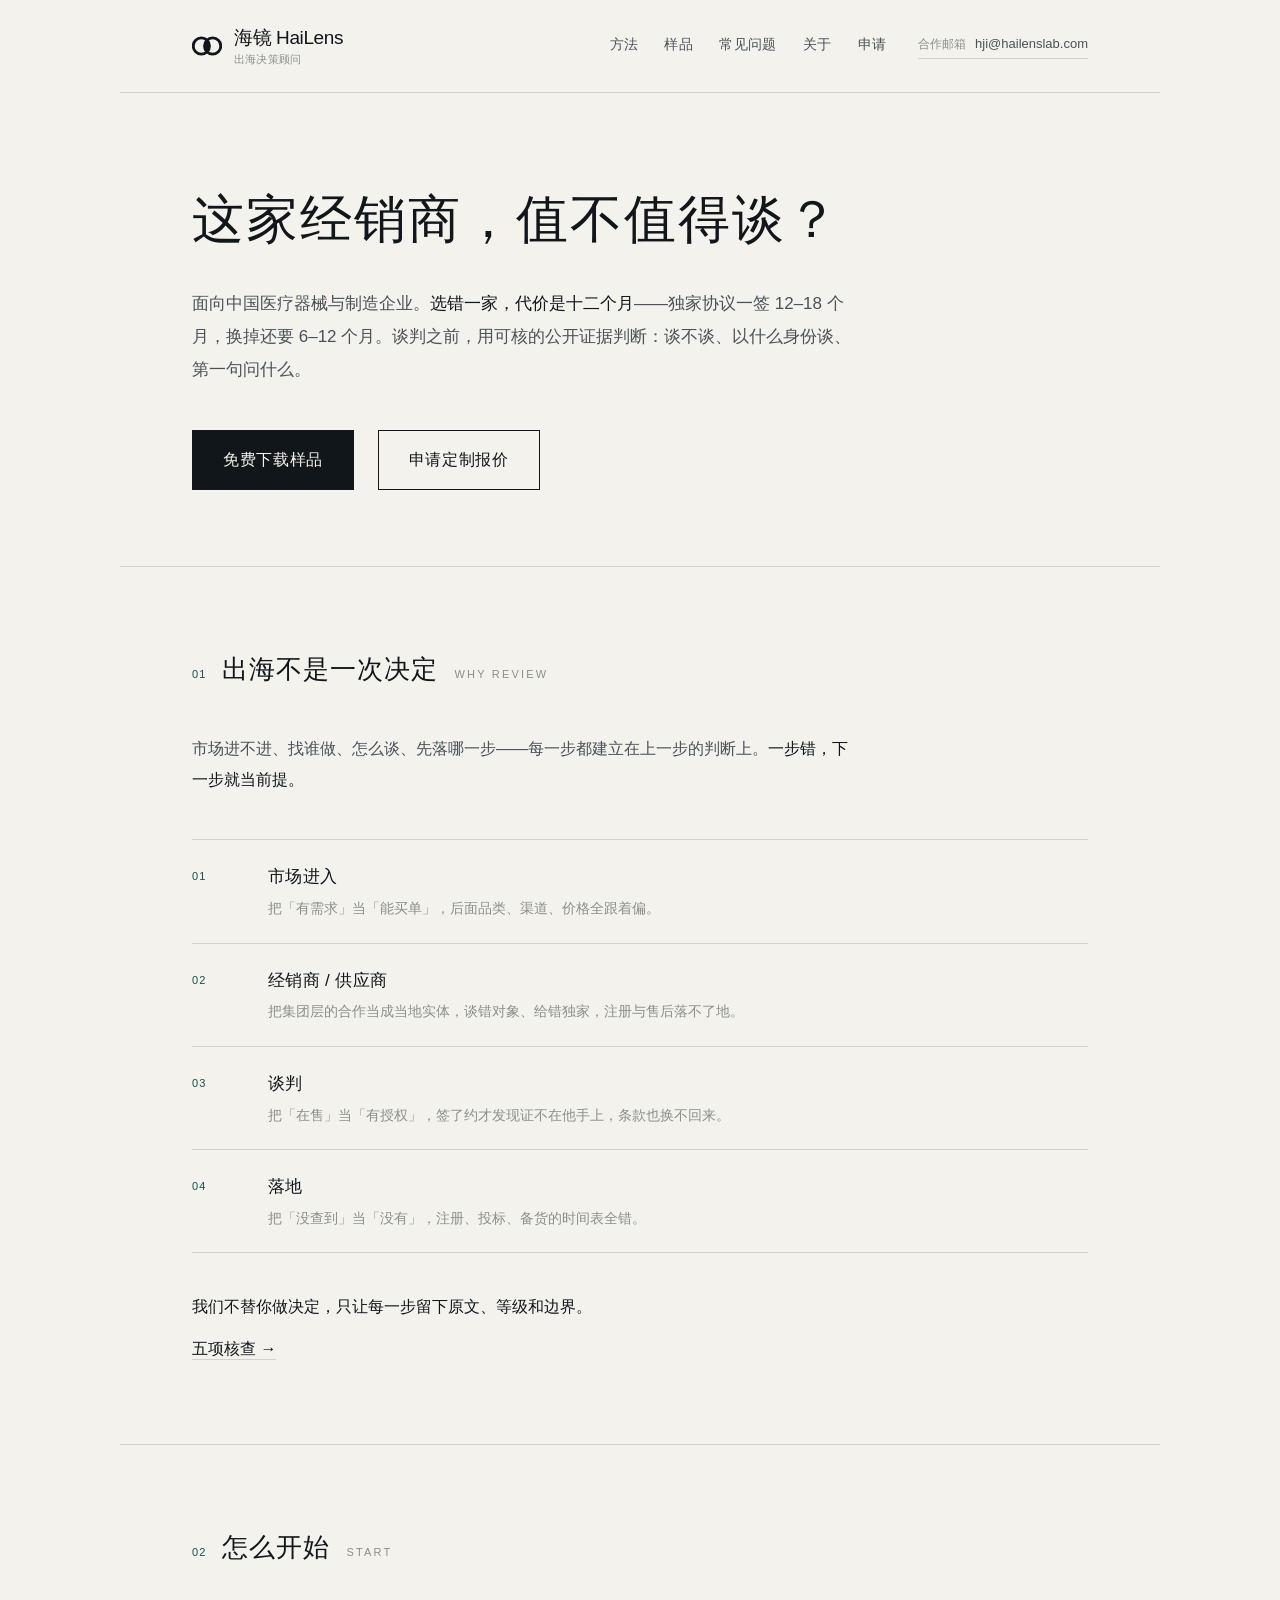
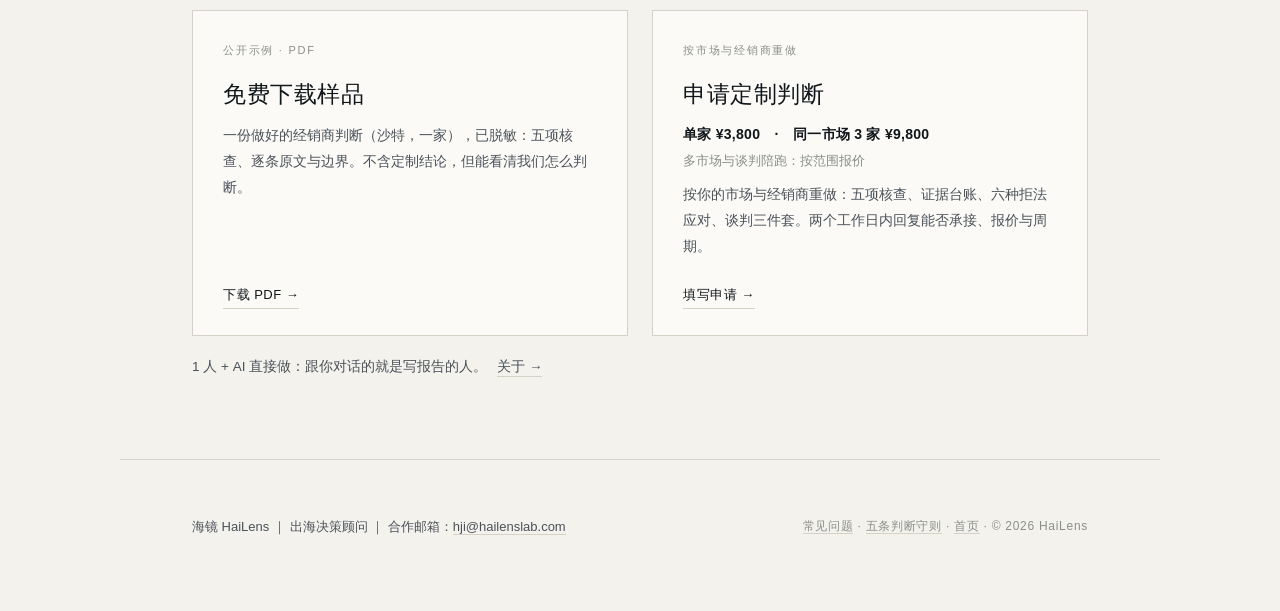
==== commit c852634b: "门面页底部去重：删掉重复的 BD 履历行与两处重复邮箱，合并为一行「1人+AI…关于→」" ====
--- a/index.html
+++ b/index.html
@@ -90,12 +90,7 @@
       </a>
     </div>
 
-    <p class="direct-line">1 人 + AI 直接做：跟你对话的就是写报告的人。</p>
-
-    <div class="start-foot">
-      <p class="founder"><a href="about.html">中国、中东、欧洲做过出海 BD。<span class="go">关于 →</span></a></p>
-      <p class="contact-line">合作邮箱：<a href="mailto:hji@hailenslab.com">hji@hailenslab.com</a></p>
-    </div>
+    <p class="direct-line">1 人 + AI 直接做：跟你对话的就是写报告的人。<a class="inline-go" href="about.html">关于 →</a></p>
   </section>
 
 
@@ -103,7 +98,7 @@
 
 <footer class="wrap foot">
   <div class="l">海镜 HaiLens ｜ 出海决策顾问 ｜ 合作邮箱：<a href="mailto:hji@hailenslab.com">hji@hailenslab.com</a></div>
-  <div class="r"><a href="faq.html">常见问题</a> · <a href="principles.html">五条判断守则</a> · <a href="index.html">首页</a> · <a href="mailto:hji@hailenslab.com">合作邮箱</a> · © 2026 HaiLens</div>
+  <div class="r"><a href="faq.html">常见问题</a> · <a href="principles.html">五条判断守则</a> · <a href="index.html">首页</a> · © 2026 HaiLens</div>
 </footer>
 
 </body>
--- a/assets/style.css
+++ b/assets/style.css
@@ -387,3 +387,6 @@
   .brand .tagline{min-width:0;white-space:normal;max-width:210px;line-height:1.35}
   .sec-head .en{display:none}
 }
+/* ---------- 行内「关于」链接 ---------- */
+.inline-go{margin-left:10px;color:var(--ink-2);text-decoration:none;border-bottom:1px solid var(--rule);padding-bottom:2px;white-space:nowrap}
+.inline-go:hover{border-bottom-color:var(--ink);color:var(--ink)}
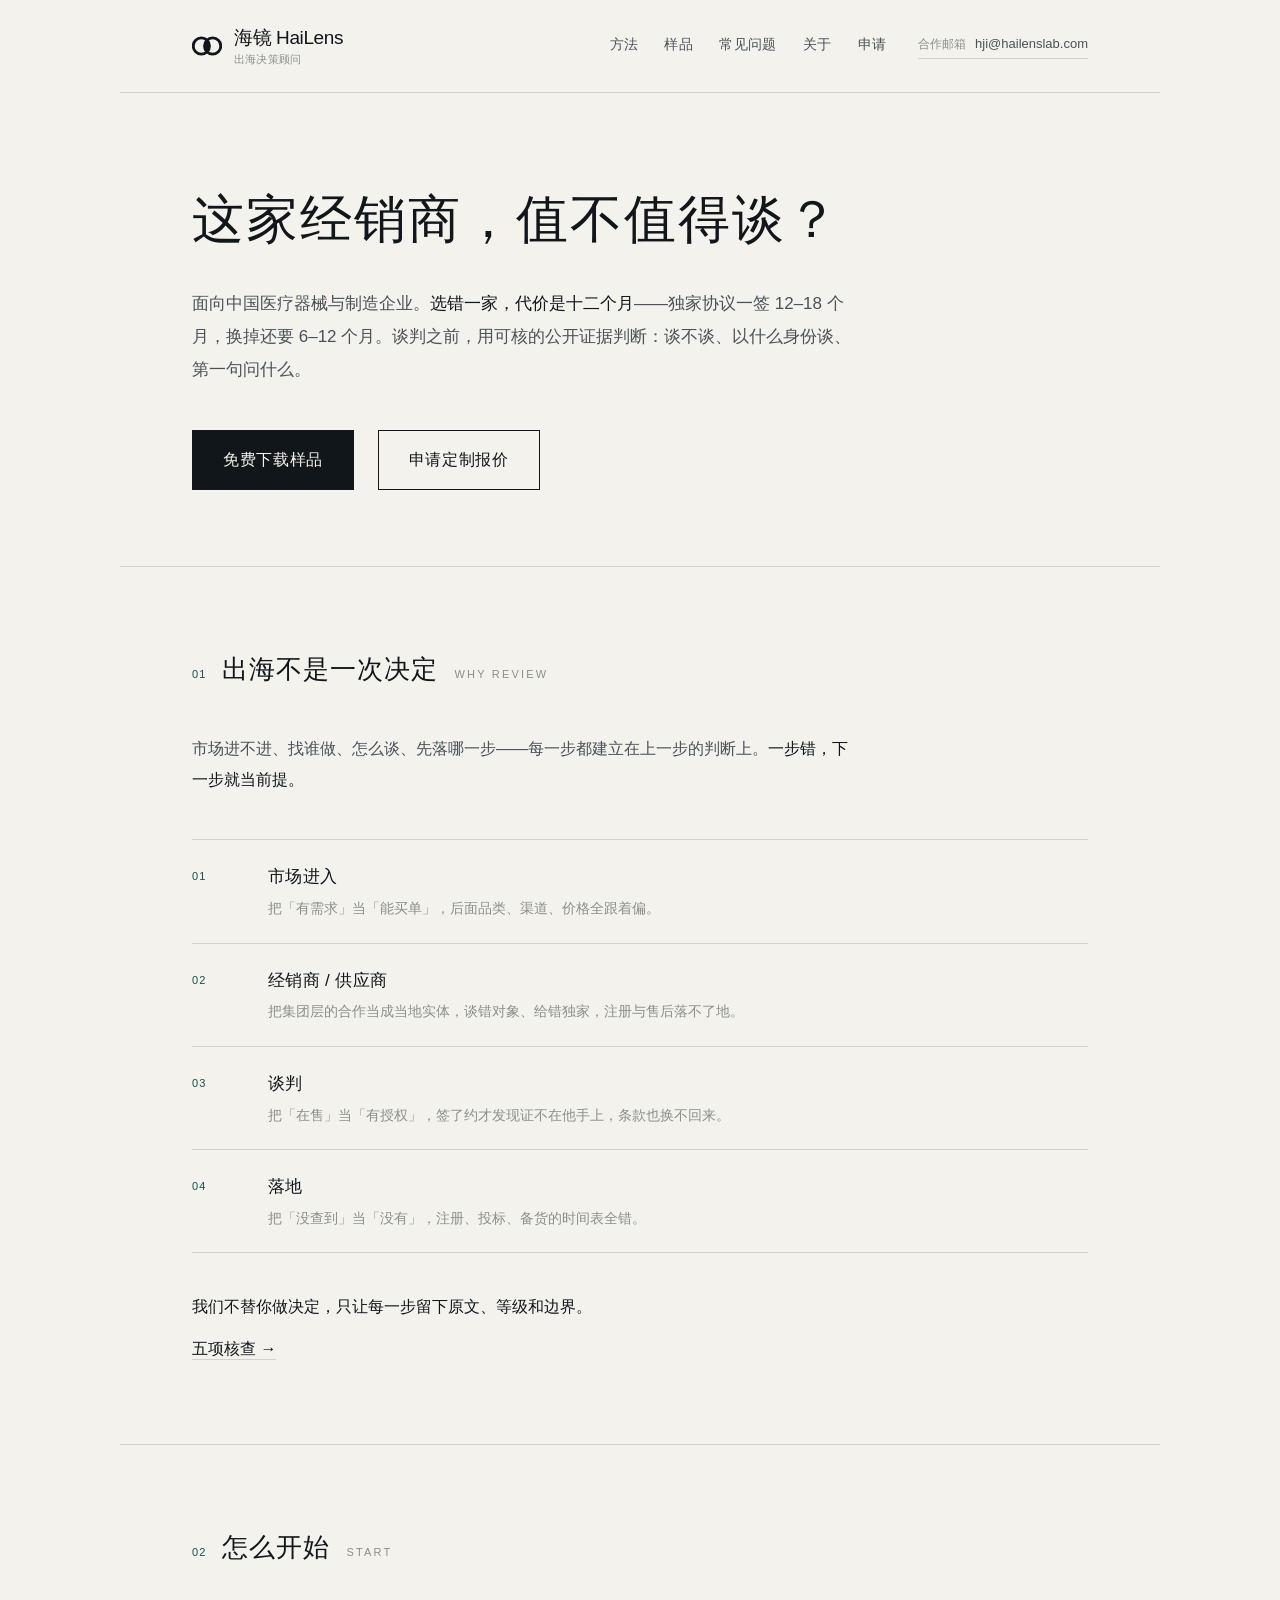
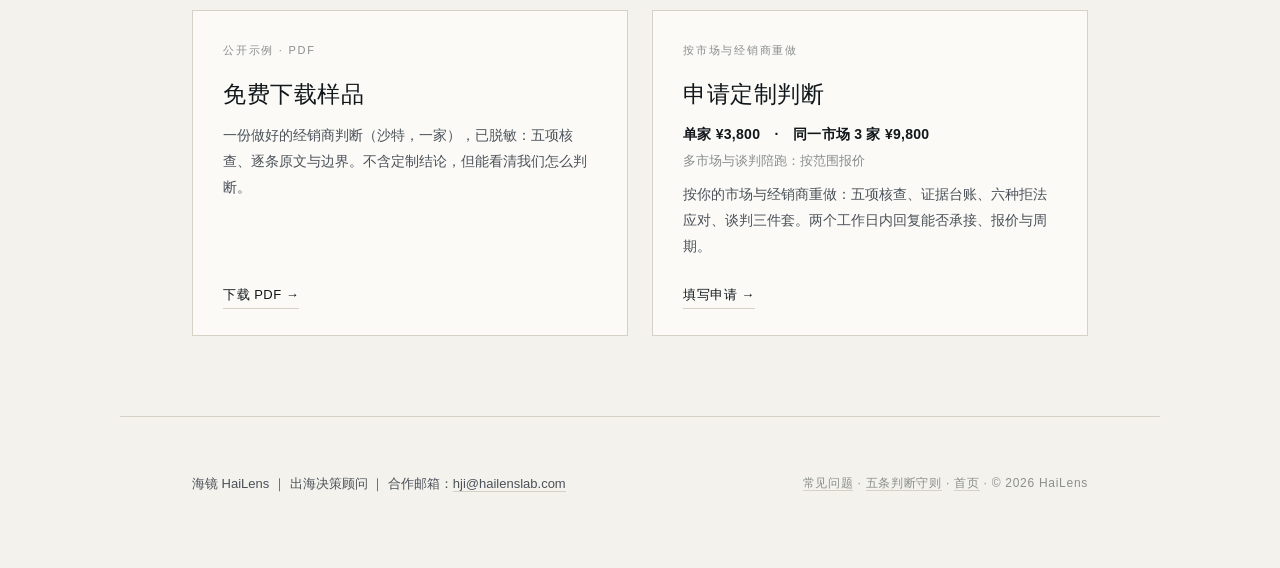
==== commit dcaf092a: "门面页去掉「1 人 + AI」行及其样式，页面以两张卡片收尾" ====
--- a/index.html
+++ b/index.html
@@ -90,7 +90,6 @@
       </a>
     </div>
 
-    <p class="direct-line">1 人 + AI 直接做：跟你对话的就是写报告的人。<a class="inline-go" href="about.html">关于 →</a></p>
   </section>
 
 
--- a/assets/style.css
+++ b/assets/style.css
@@ -373,7 +373,6 @@
 
 /* ---------- 首屏补充说明 / 直连说明 ---------- */
 .hero-note{margin-top:14px;font-size:13px;color:var(--ink-3);line-height:1.75;letter-spacing:.02em;max-width:720px}
-.direct-line{margin-top:20px;font-size:13.5px;color:var(--ink-2);line-height:1.7}
 
 /* ---------- 卡片价格 ---------- */
 .card .price{font-size:14px;color:var(--ink);font-weight:600;letter-spacing:.02em;margin-top:10px;line-height:1.7}
@@ -387,6 +386,3 @@
   .brand .tagline{min-width:0;white-space:normal;max-width:210px;line-height:1.35}
   .sec-head .en{display:none}
 }
-/* ---------- 行内「关于」链接 ---------- */
-.inline-go{margin-left:10px;color:var(--ink-2);text-decoration:none;border-bottom:1px solid var(--rule);padding-bottom:2px;white-space:nowrap}
-.inline-go:hover{border-bottom-color:var(--ink);color:var(--ink)}
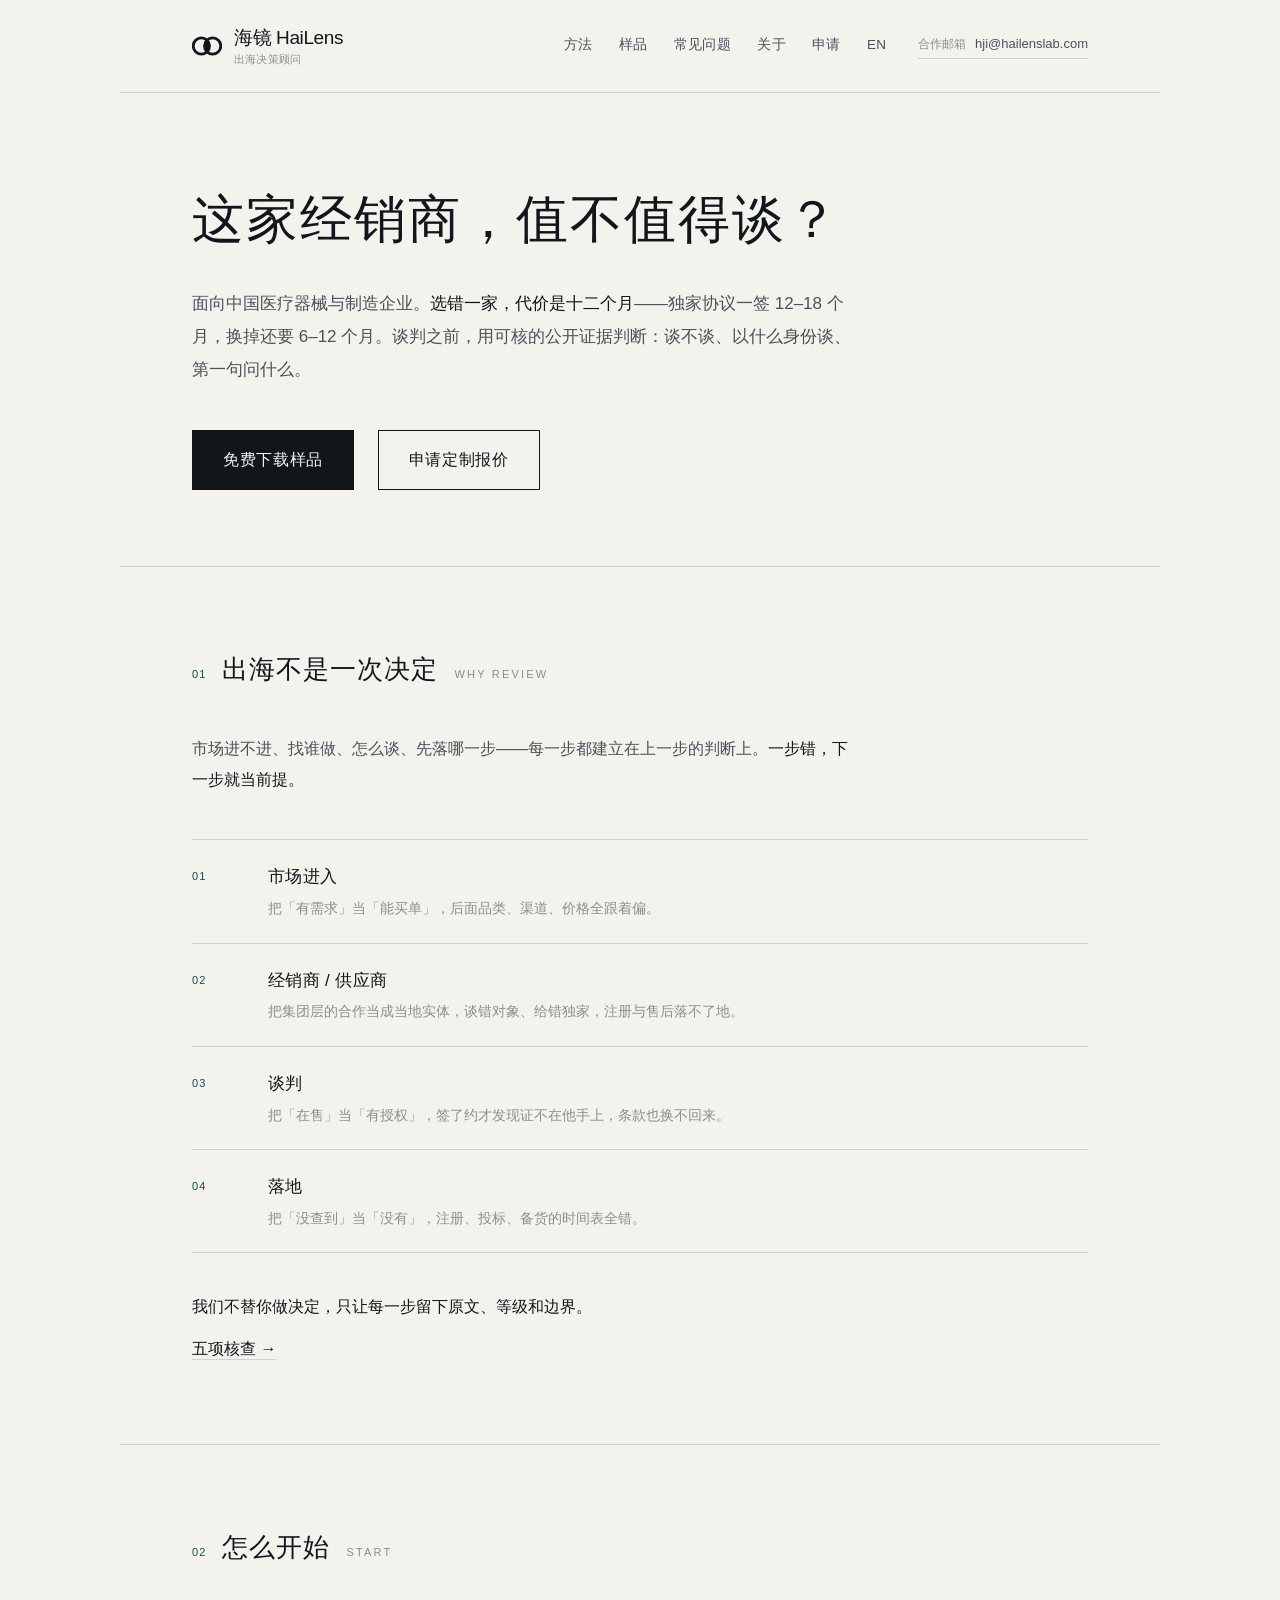
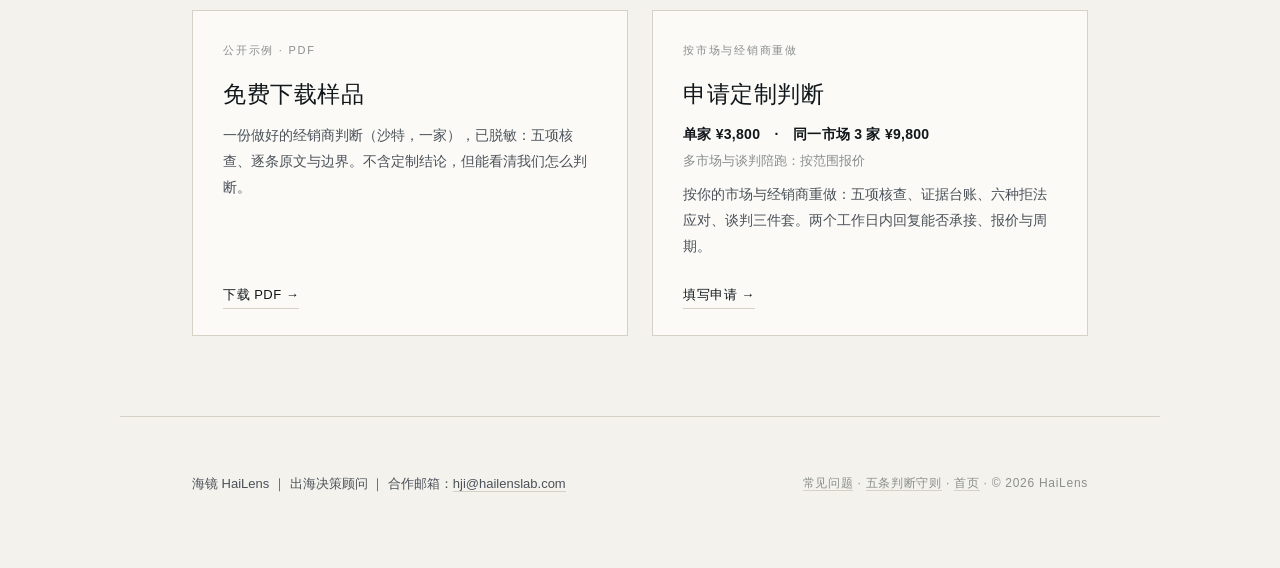
==== commit 4963537c: "add /en landing page for Saudi distributors; EN language tab on home" ====
--- a/index.html
+++ b/index.html
@@ -11,9 +11,12 @@
 <meta property="og:description" content="选错一家，代价是十二个月。谈判之前，用可核的公开证据判断：谈不谈、以什么身份谈、第一句问什么。样品免费下载，定制判断申请后报价。">
 <meta property="og:image" content="https://hailenslab.com/assets/og.png">
 <meta name="twitter:card" content="summary_large_image">
+<link rel="alternate" hreflang="zh-CN" href="https://hailenslab.com/">
+<link rel="alternate" hreflang="en" href="https://hailenslab.com/en/">
 <link rel="icon" href="assets/favicon.svg" type="image/svg+xml">
 <link rel="apple-touch-icon" href="assets/apple-touch-icon.png">
 <link rel="stylesheet" href="assets/style.css">
+<script src="assets/hl-analytics.js" defer></script>
 </head>
 <body>
 
@@ -28,6 +31,7 @@
     <a href="faq.html">常见问题</a>
     <a href="about.html">关于</a>
     <a href="apply.html">申请</a>
+    <a href="en/" hreflang="en" lang="en">EN</a>
   </nav>
   <a class="mail" href="mailto:hji@hailenslab.com"><span class="mail-lbl">合作邮箱</span> hji@hailenslab.com</a>
 </header>
@@ -40,8 +44,8 @@
       面向中国医疗器械与制造企业。<b>选错一家，代价是十二个月</b>——独家协议一签 12–18 个月，换掉还要 6–12 个月。谈判之前，用可核的公开证据判断：谈不谈、以什么身份谈、第一句问什么。
     </p>
     <div class="act">
-      <a class="btn" href="assets/sample.pdf" download>免费下载样品</a>
-      <a class="btn ghost" href="apply.html">申请定制报价</a>
+      <a class="btn" href="assets/sample.pdf" download data-track="sample_download">免费下载样品</a>
+      <a class="btn ghost" href="apply.html" data-track="apply_click">申请定制报价</a>
     </div>
   </section>
 
@@ -74,13 +78,13 @@
     </div>
 
     <div class="cards">
-      <a class="card" href="assets/sample.pdf" download>
+      <a class="card" href="assets/sample.pdf" download data-track="sample_download">
         <span class="lbl">公开示例 · PDF</span>
         <h3>免费下载样品</h3>
         <p>一份做好的经销商判断（沙特，一家），已脱敏：五项核查、逐条原文与边界。不含定制结论，但能看清我们怎么判断。</p>
         <span class="go">下载 PDF →</span>
       </a>
-      <a class="card" href="apply.html">
+      <a class="card" href="apply.html" data-track="apply_click">
         <span class="lbl">按市场与经销商重做</span>
         <h3>申请定制判断</h3>
         <p class="price">单家 ¥3,800　·　同一市场 3 家 ¥9,800</p>
